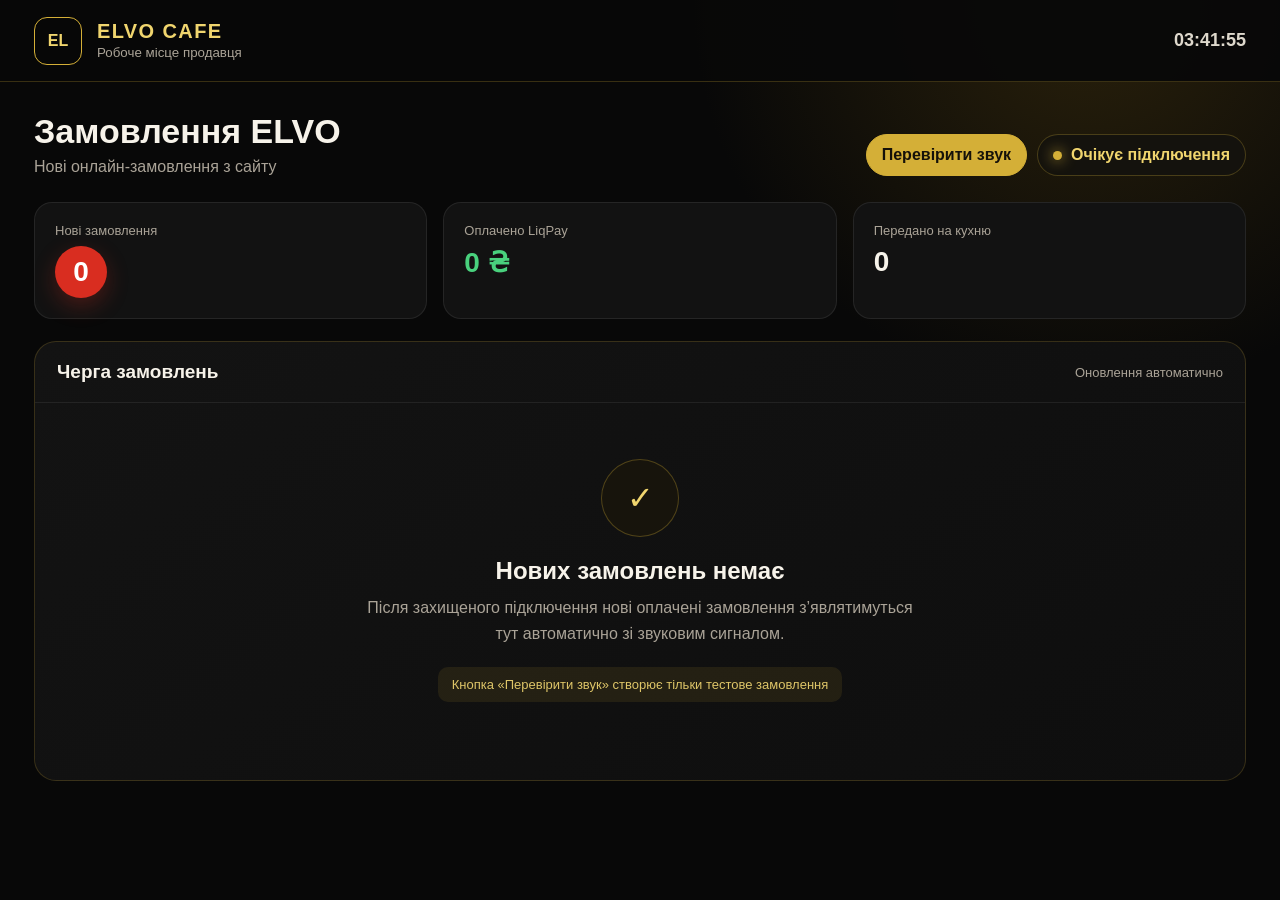
==== orders.html @ 9a0e240c "Добавлен тест экрана заказов со звуком" ====
<!doctype html>
<html lang="uk">
<head>
  <link rel="manifest" href="orders-elvo.webmanifest">
  <meta charset="utf-8">
  <meta name="viewport" content="width=device-width,initial-scale=1">
  <meta name="theme-color" content="#080808">
  <title>Замовлення ELVO</title>
  <style>
    *{box-sizing:border-box}
    :root{color-scheme:dark;--gold:#d4af37;--gold2:#f0d56e;--ink:#080808;--card:#121212;--muted:#aaa397;--green:#49d17d}
    body{margin:0;min-height:100vh;background:radial-gradient(circle at 85% 0,#2a210b 0,transparent 28%),var(--ink);color:#f7f3ea;font-family:Inter,Segoe UI,Arial,sans-serif}
    header{height:82px;display:flex;align-items:center;justify-content:space-between;padding:0 34px;border-bottom:1px solid rgba(212,175,55,.24);background:rgba(8,8,8,.94)}
    .brand{display:flex;align-items:center;gap:15px}.mark{width:48px;height:48px;display:grid;place-items:center;border:1px solid var(--gold);border-radius:13px;color:var(--gold2);font-weight:900}.brand strong{display:block;color:var(--gold2);font-size:20px;letter-spacing:1.4px}.brand small{color:var(--muted)}
    .clock{font-size:18px;font-weight:750;color:#ded8cc}
    main{padding:30px 34px 50px}.top{display:flex;align-items:flex-end;justify-content:space-between;gap:20px;margin-bottom:26px}.top h1{margin:0 0 7px;font-size:34px}.top p{margin:0;color:var(--muted)}
    .top-actions{display:flex;align-items:center;gap:10px;flex-wrap:wrap}.status{display:flex;align-items:center;gap:9px;padding:11px 15px;border:1px solid rgba(212,175,55,.28);border-radius:999px;background:#14120d;color:var(--gold2);font-weight:750}.dot{width:9px;height:9px;border-radius:50%;background:var(--gold);box-shadow:0 0 14px var(--gold)}
    .test-order{padding:11px 15px;border:1px solid var(--gold);border-radius:999px;background:var(--gold);color:#151109;font:inherit;font-weight:850;cursor:pointer}.test-order:hover{background:var(--gold2)}
    .stats{display:grid;grid-template-columns:repeat(3,minmax(180px,1fr));gap:16px;margin-bottom:22px}.stat{padding:20px;border:1px solid rgba(255,255,255,.08);border-radius:18px;background:var(--card)}.stat span{display:block;color:var(--muted);font-size:13px}.stat strong{display:block;margin-top:8px;font-size:28px}.stat:first-child strong{display:grid;place-items:center;width:max-content;min-width:52px;height:52px;padding:0 12px;border-radius:999px;background:#d92d20;color:#fff;box-shadow:0 8px 22px rgba(217,45,32,.28)}.stat:nth-child(2) strong{color:var(--green)}
    .panel{min-height:440px;border:1px solid rgba(212,175,55,.2);border-radius:22px;background:linear-gradient(145deg,#131313,#0e0e0e);overflow:hidden}.panel-head{display:flex;align-items:center;justify-content:space-between;padding:19px 22px;border-bottom:1px solid rgba(255,255,255,.07)}.panel-head h2{margin:0;font-size:19px}.panel-head span{color:var(--muted);font-size:13px}
    .empty{min-height:355px;display:grid;place-items:center;padding:30px;text-align:center}.empty[hidden]{display:none}.empty-inner{max-width:560px}.icon{width:78px;height:78px;display:grid;place-items:center;margin:0 auto 20px;border:1px solid rgba(212,175,55,.3);border-radius:50%;background:#17140c;color:var(--gold2);font-size:32px}.empty h3{margin:0 0 10px;font-size:24px}.empty p{margin:0 auto;color:var(--muted);line-height:1.65}.notice{display:inline-block;margin-top:20px;padding:10px 14px;border-radius:10px;background:rgba(212,175,55,.1);color:#dec568;font-size:13px}
    .order-list{display:grid;gap:14px;padding:18px}.order-list:empty{display:none}.order-card{padding:18px;border:1px solid rgba(255,255,255,.1);border-radius:18px;background:#151515}.order-card.is-new{border-color:rgba(212,175,55,.65);box-shadow:0 0 0 1px rgba(212,175,55,.12)}.order-head{display:flex;align-items:flex-start;justify-content:space-between;gap:18px;margin-bottom:14px}.order-number{color:var(--gold2);font-size:19px;font-weight:900}.order-time{margin-top:4px;color:var(--muted);font-size:12px}.order-badge{padding:7px 10px;border-radius:999px;background:rgba(212,175,55,.13);color:var(--gold2);font-size:12px;font-weight:850}.order-badge.paid{background:rgba(73,209,125,.13);color:#75e3a1}.order-items{margin:0;padding:0;list-style:none}.order-items li{display:flex;justify-content:space-between;gap:14px;padding:9px 0;border-bottom:1px solid rgba(255,255,255,.06);color:#e9e4da}.order-items li span:last-child{white-space:nowrap;color:#cfc7b7}.order-summary{display:flex;align-items:center;justify-content:space-between;gap:15px;margin-top:15px}.order-total{font-size:19px;font-weight:900}.order-total strong{color:var(--gold2)}.order-controls{display:flex;gap:8px;flex-wrap:wrap}.order-controls button{padding:9px 12px;border:1px solid rgba(212,175,55,.32);border-radius:10px;background:#191919;color:#eee8dc;font-weight:800;cursor:pointer}.order-controls button.primary{border-color:var(--gold);background:var(--gold);color:#17120a}
    @media(max-width:760px){header,main{padding-left:18px;padding-right:18px}.clock{display:none}.top{align-items:flex-start;flex-direction:column}.top-actions{width:100%}.test-order,.status{flex:1;justify-content:center}.stats{grid-template-columns:1fr}.top h1{font-size:28px}.order-head,.order-summary{align-items:flex-start;flex-direction:column}}
  </style>
</head>
<body>
  <header>
    <div class="brand"><div class="mark">EL</div><div><strong>ELVO CAFE</strong><small>Робоче місце продавця</small></div></div>
    <div class="clock" id="clock">--:--</div>
  </header>
  <main>
    <div class="top"><div><h1>Замовлення ELVO</h1><p>Нові онлайн-замовлення з сайту</p></div><div class="top-actions"><button class="test-order" id="test-order" type="button">Перевірити звук</button><div class="status"><span class="dot"></span><span id="connection-status">Очікує підключення</span></div></div></div>
    <section class="stats" aria-label="Статистика замовлень">
      <div class="stat"><span>Нові замовлення</span><strong id="new-count">0</strong></div>
      <div class="stat"><span>Оплачено LiqPay</span><strong id="paid-total">0 ₴</strong></div>
      <div class="stat"><span>Передано на кухню</span><strong id="kitchen-count">0</strong></div>
    </section>
    <section class="panel">
      <div class="panel-head"><h2>Черга замовлень</h2><span>Оновлення автоматично</span></div>
      <div class="order-list" id="order-list" aria-live="polite"></div>
      <div class="empty" id="empty-state"><div class="empty-inner"><div class="icon">✓</div><h3>Нових замовлень немає</h3><p>Після захищеного підключення нові оплачені замовлення з’являтимуться тут автоматично зі звуковим сигналом.</p><span class="notice">Кнопка «Перевірити звук» створює тільки тестове замовлення</span></div></div>
    </section>
  </main>
  <script>
    const clock=document.getElementById('clock');
    const orderList=document.getElementById('order-list');
    const emptyState=document.getElementById('empty-state');
    const newCount=document.getElementById('new-count');
    const paidTotal=document.getElementById('paid-total');
    const kitchenCount=document.getElementById('kitchen-count');
    const testOrderButton=document.getElementById('test-order');
    const ORDERS_KEY='elvo-orders-screen-test-v1';
    let orders=[];

    const tick=()=>clock.textContent=new Intl.DateTimeFormat('uk-UA',{hour:'2-digit',minute:'2-digit',second:'2-digit'}).format(new Date());
    tick();setInterval(tick,1000);

    try{orders=JSON.parse(localStorage.getItem(ORDERS_KEY))||[]}catch(error){orders=[]}
    const money=value=>`${Number(value).toLocaleString('uk-UA')} ₴`;
    const escapeHtml=value=>String(value).replace(/[&<>'"]/g,char=>({'&':'&amp;','<':'&lt;','>':'&gt;',"'":'&#39;','"':'&quot;'}[char]));
    const save=()=>localStorage.setItem(ORDERS_KEY,JSON.stringify(orders));

    const setAppBadge=count=>{
      document.title=count?`(${count}) Замовлення ELVO`:'Замовлення ELVO';
      if('setAppBadge' in navigator){count?navigator.setAppBadge(count).catch(()=>{}):navigator.clearAppBadge().catch(()=>{})}
    };

    const playOrderSound=()=>{
      const AudioContext=window.AudioContext||window.webkitAudioContext;
      if(!AudioContext)return;
      const context=new AudioContext();
      [0,0.22,0.44].forEach((delay,index)=>{
        const oscillator=context.createOscillator();
        const gain=context.createGain();
        oscillator.type='sine';oscillator.frequency.value=660+(index*110);
        gain.gain.setValueAtTime(.0001,context.currentTime+delay);
        gain.gain.exponentialRampToValueAtTime(.22,context.currentTime+delay+.02);
        gain.gain.exponentialRampToValueAtTime(.0001,context.currentTime+delay+.18);
        oscillator.connect(gain).connect(context.destination);
        oscillator.start(context.currentTime+delay);oscillator.stop(context.currentTime+delay+.2);
      });
      setTimeout(()=>context.close(),900);
    };

    const render=()=>{
      const fresh=orders.filter(order=>order.status==='new').length;
      const paid=orders.filter(order=>order.paid).reduce((sum,order)=>sum+order.total,0);
      const kitchen=orders.filter(order=>order.status==='kitchen').length;
      newCount.textContent=fresh;paidTotal.textContent=money(paid);kitchenCount.textContent=kitchen;
      setAppBadge(fresh);emptyState.hidden=orders.length>0;
      orderList.innerHTML=orders.map(order=>`<article class="order-card ${order.status==='new'?'is-new':''}" data-order-id="${escapeHtml(order.id)}">
        <div class="order-head"><div><div class="order-number">${escapeHtml(order.number)}</div><div class="order-time">${escapeHtml(order.time)} · ТЕСТ</div></div><span class="order-badge ${order.paid?'paid':''}">${order.paid?'Оплачено LiqPay':'Очікує оплату'}</span></div>
        <ul class="order-items">${order.items.map(item=>`<li><span>${item.qty} × ${escapeHtml(item.name)}</span><span>${money(item.price*item.qty)}</span></li>`).join('')}</ul>
        <div class="order-summary"><div class="order-total">Разом: <strong>${money(order.total)}</strong></div><div class="order-controls">${order.status==='new'?'<button class="primary" data-action="accept">Прийняти</button>':''}${order.status==='accepted'?'<button class="primary" data-action="kitchen">На кухню</button>':''}<button data-action="remove">Видалити тест</button></div></div>
      </article>`).join('');
    };

    const addTestOrder=()=>{
      const now=new Date();
      const items=[{name:'Філадельфія з лососем',qty:1,price:349},{name:'Картопля фрі',qty:2,price:159}];
      const total=items.reduce((sum,item)=>sum+item.price*item.qty,0);
      orders.unshift({id:`test-${Date.now()}`,number:`Тестове замовлення №${String(Date.now()).slice(-4)}`,time:new Intl.DateTimeFormat('uk-UA',{hour:'2-digit',minute:'2-digit'}).format(now),items,total,paid:true,status:'new'});
      save();render();playOrderSound();
    };

    testOrderButton.addEventListener('click',addTestOrder);
    orderList.addEventListener('click',event=>{
      const button=event.target.closest('[data-action]');if(!button)return;
      const card=button.closest('[data-order-id]');const order=orders.find(item=>item.id===card.dataset.orderId);if(!order)return;
      if(button.dataset.action==='accept')order.status='accepted';
      if(button.dataset.action==='kitchen')order.status='kitchen';
      if(button.dataset.action==='remove')orders=orders.filter(item=>item.id!==order.id);
      save();render();
    });
    render();
  </script>
</body>
</html>
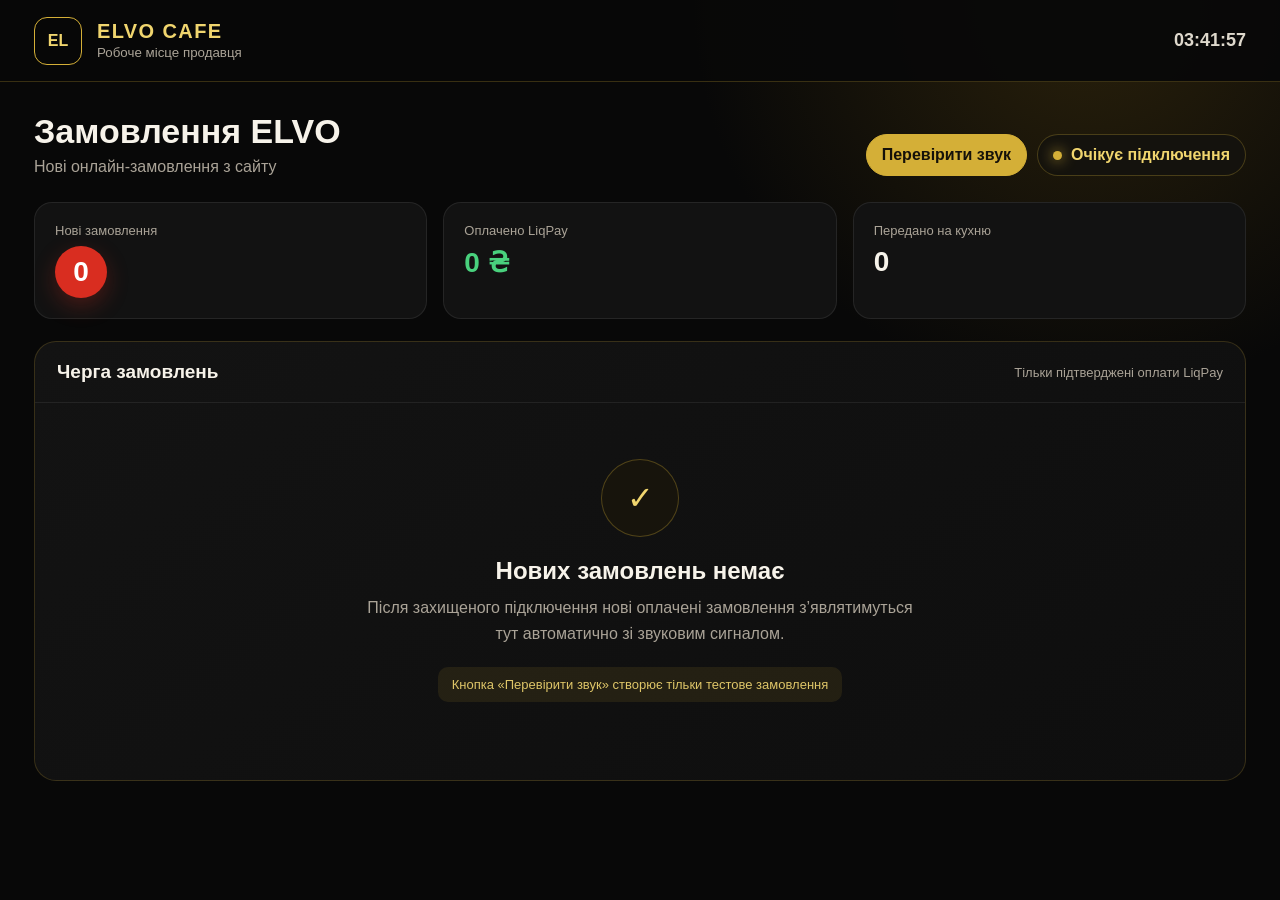
==== commit fd2e87c2: "Добавлены статусы готовности и выдачи заказа" ====
--- a/orders.html
+++ b/orders.html
@@ -36,7 +36,7 @@
       <div class="stat"><span>Передано на кухню</span><strong id="kitchen-count">0</strong></div>
     </section>
     <section class="panel">
-      <div class="panel-head"><h2>Черга замовлень</h2><span>Оновлення автоматично</span></div>
+      <div class="panel-head"><h2>Черга замовлень</h2><span>Тільки підтверджені оплати LiqPay</span></div>
       <div class="order-list" id="order-list" aria-live="polite"></div>
       <div class="empty" id="empty-state"><div class="empty-inner"><div class="icon">✓</div><h3>Нових замовлень немає</h3><p>Після захищеного підключення нові оплачені замовлення з’являтимуться тут автоматично зі звуковим сигналом.</p><span class="notice">Кнопка «Перевірити звук» створює тільки тестове замовлення</span></div></div>
     </section>
@@ -55,7 +55,7 @@
     const tick=()=>clock.textContent=new Intl.DateTimeFormat('uk-UA',{hour:'2-digit',minute:'2-digit',second:'2-digit'}).format(new Date());
     tick();setInterval(tick,1000);
 
-    try{orders=JSON.parse(localStorage.getItem(ORDERS_KEY))||[]}catch(error){orders=[]}
+    try{orders=(JSON.parse(localStorage.getItem(ORDERS_KEY))||[]).map(order=>({...order,fulfillment:order.fulfillment||'delivery'}))}catch(error){orders=[]}
     const money=value=>`${Number(value).toLocaleString('uk-UA')} ₴`;
     const escapeHtml=value=>String(value).replace(/[&<>'"]/g,char=>({'&':'&amp;','<':'&lt;','>':'&gt;',"'":'&#39;','"':'&quot;'}[char]));
     const save=()=>localStorage.setItem(ORDERS_KEY,JSON.stringify(orders));
@@ -85,13 +85,13 @@
     const render=()=>{
       const fresh=orders.filter(order=>order.status==='new').length;
       const paid=orders.filter(order=>order.paid).reduce((sum,order)=>sum+order.total,0);
-      const kitchen=orders.filter(order=>order.status==='kitchen').length;
+      const kitchen=orders.filter(order=>['kitchen','ready'].includes(order.status)).length;
       newCount.textContent=fresh;paidTotal.textContent=money(paid);kitchenCount.textContent=kitchen;
       setAppBadge(fresh);emptyState.hidden=orders.length>0;
       orderList.innerHTML=orders.map(order=>`<article class="order-card ${order.status==='new'?'is-new':''}" data-order-id="${escapeHtml(order.id)}">
-        <div class="order-head"><div><div class="order-number">${escapeHtml(order.number)}</div><div class="order-time">${escapeHtml(order.time)} · ТЕСТ</div></div><span class="order-badge ${order.paid?'paid':''}">${order.paid?'Оплачено LiqPay':'Очікує оплату'}</span></div>
+        <div class="order-head"><div><div class="order-number">${escapeHtml(order.number)}</div><div class="order-time">${escapeHtml(order.time)} · ${order.fulfillment==='delivery'?'ДОСТАВКА':'САМОВИВІЗ'} · ТЕСТ</div></div><span class="order-badge ${order.paid?'paid':''}">${order.status==='ready'?'Готово':order.status==='completed'?(order.fulfillment==='delivery'?'Передано кур’єру':'Видано клієнту'):(order.paid?'Оплачено LiqPay':'Очікує оплату')}</span></div>
         <ul class="order-items">${order.items.map(item=>`<li><span>${item.qty} × ${escapeHtml(item.name)}</span><span>${money(item.price*item.qty)}</span></li>`).join('')}</ul>
-        <div class="order-summary"><div class="order-total">Разом: <strong>${money(order.total)}</strong></div><div class="order-controls">${order.status==='new'?'<button class="primary" data-action="accept">Прийняти</button>':''}${order.status==='accepted'?'<button class="primary" data-action="kitchen">На кухню</button>':''}<button data-action="remove">Видалити тест</button></div></div>
+        <div class="order-summary"><div class="order-total">Разом: <strong>${money(order.total)}</strong></div><div class="order-controls">${order.status==='new'&&order.paid?'<button class="primary" data-action="accept">Прийняти</button>':''}${order.status==='accepted'?'<button class="primary" data-action="kitchen">На кухню</button>':''}${order.status==='kitchen'?'<button class="primary" data-action="ready">Готово</button>':''}${order.status==='ready'?(order.fulfillment==='delivery'?'<button class="primary" data-action="complete">Передано кур’єру</button>':'<button class="primary" data-action="complete">Видано клієнту</button>'):''}<button data-action="remove">Видалити тест</button></div></div>
       </article>`).join('');
     };
 
@@ -99,7 +99,7 @@
       const now=new Date();
       const items=[{name:'Філадельфія з лососем',qty:1,price:349},{name:'Картопля фрі',qty:2,price:159}];
       const total=items.reduce((sum,item)=>sum+item.price*item.qty,0);
-      orders.unshift({id:`test-${Date.now()}`,number:`Тестове замовлення №${String(Date.now()).slice(-4)}`,time:new Intl.DateTimeFormat('uk-UA',{hour:'2-digit',minute:'2-digit'}).format(now),items,total,paid:true,status:'new'});
+      orders.unshift({id:`test-${Date.now()}`,number:`Тестове замовлення №${String(Date.now()).slice(-4)}`,time:new Intl.DateTimeFormat('uk-UA',{hour:'2-digit',minute:'2-digit'}).format(now),items,total,paid:true,fulfillment:'delivery',status:'new'});
       save();render();playOrderSound();
     };
 
@@ -107,8 +107,11 @@
     orderList.addEventListener('click',event=>{
       const button=event.target.closest('[data-action]');if(!button)return;
       const card=button.closest('[data-order-id]');const order=orders.find(item=>item.id===card.dataset.orderId);if(!order)return;
+      if(button.dataset.action==='accept'&&!order.paid)return;
       if(button.dataset.action==='accept')order.status='accepted';
       if(button.dataset.action==='kitchen')order.status='kitchen';
+      if(button.dataset.action==='ready')order.status='ready';
+      if(button.dataset.action==='complete')order.status='completed';
       if(button.dataset.action==='remove')orders=orders.filter(item=>item.id!==order.id);
       save();render();
     });
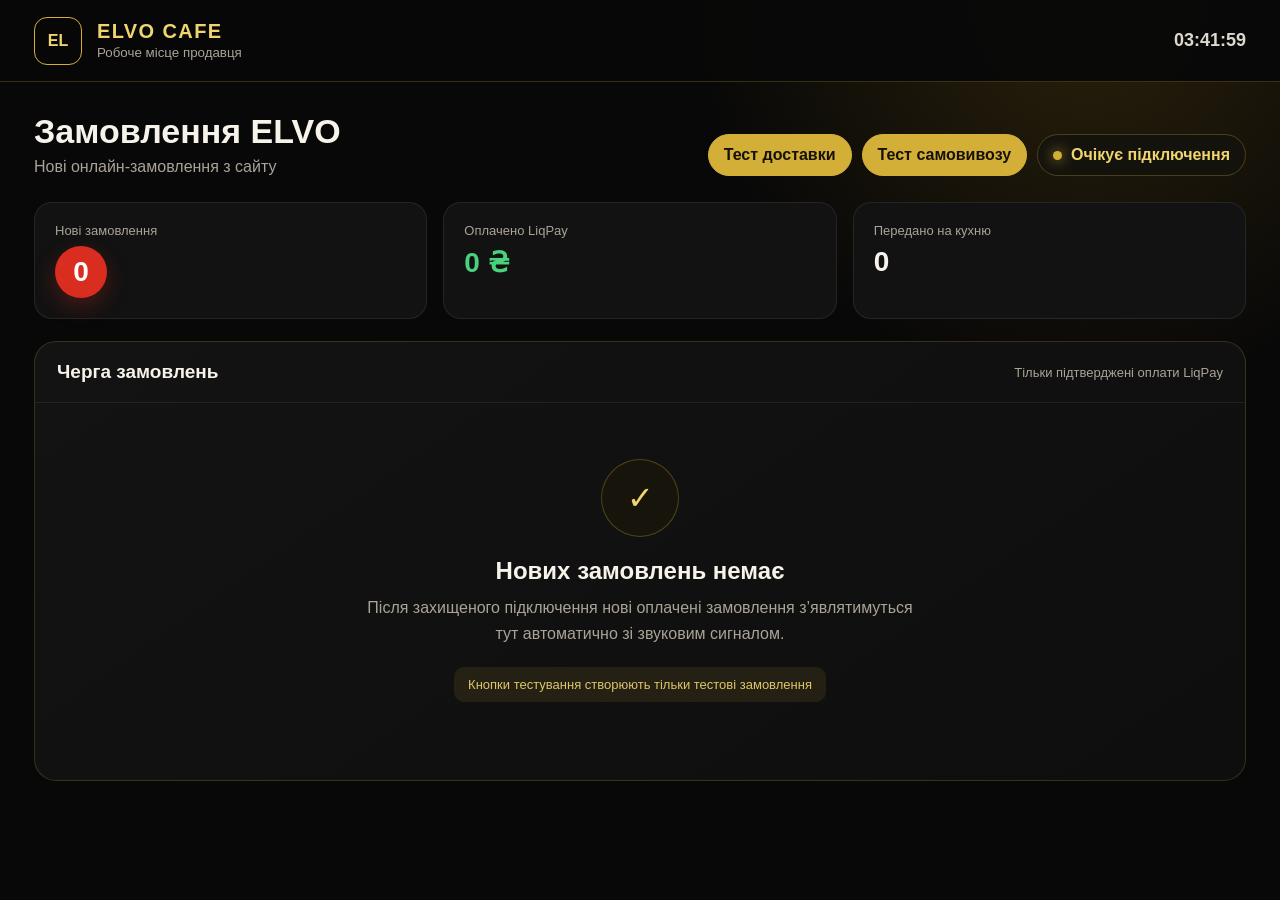
==== commit d668b931: "Добавлен тест самовывоза" ====
--- a/orders.html
+++ b/orders.html
@@ -29,7 +29,7 @@
     <div class="clock" id="clock">--:--</div>
   </header>
   <main>
-    <div class="top"><div><h1>Замовлення ELVO</h1><p>Нові онлайн-замовлення з сайту</p></div><div class="top-actions"><button class="test-order" id="test-order" type="button">Перевірити звук</button><div class="status"><span class="dot"></span><span id="connection-status">Очікує підключення</span></div></div></div>
+    <div class="top"><div><h1>Замовлення ELVO</h1><p>Нові онлайн-замовлення з сайту</p></div><div class="top-actions"><button class="test-order" id="test-delivery" type="button">Тест доставки</button><button class="test-order" id="test-pickup" type="button">Тест самовивозу</button><div class="status"><span class="dot"></span><span id="connection-status">Очікує підключення</span></div></div></div>
     <section class="stats" aria-label="Статистика замовлень">
       <div class="stat"><span>Нові замовлення</span><strong id="new-count">0</strong></div>
       <div class="stat"><span>Оплачено LiqPay</span><strong id="paid-total">0 ₴</strong></div>
@@ -38,7 +38,7 @@
     <section class="panel">
       <div class="panel-head"><h2>Черга замовлень</h2><span>Тільки підтверджені оплати LiqPay</span></div>
       <div class="order-list" id="order-list" aria-live="polite"></div>
-      <div class="empty" id="empty-state"><div class="empty-inner"><div class="icon">✓</div><h3>Нових замовлень немає</h3><p>Після захищеного підключення нові оплачені замовлення з’являтимуться тут автоматично зі звуковим сигналом.</p><span class="notice">Кнопка «Перевірити звук» створює тільки тестове замовлення</span></div></div>
+      <div class="empty" id="empty-state"><div class="empty-inner"><div class="icon">✓</div><h3>Нових замовлень немає</h3><p>Після захищеного підключення нові оплачені замовлення з’являтимуться тут автоматично зі звуковим сигналом.</p><span class="notice">Кнопки тестування створюють тільки тестові замовлення</span></div></div>
     </section>
   </main>
   <script>
@@ -48,7 +48,8 @@
     const newCount=document.getElementById('new-count');
     const paidTotal=document.getElementById('paid-total');
     const kitchenCount=document.getElementById('kitchen-count');
-    const testOrderButton=document.getElementById('test-order');
+    const testDeliveryButton=document.getElementById('test-delivery');
+    const testPickupButton=document.getElementById('test-pickup');
     const ORDERS_KEY='elvo-orders-screen-test-v1';
     let orders=[];
 
@@ -95,15 +96,16 @@
       </article>`).join('');
     };
 
-    const addTestOrder=()=>{
+    const addTestOrder=fulfillment=>{
       const now=new Date();
       const items=[{name:'Філадельфія з лососем',qty:1,price:349},{name:'Картопля фрі',qty:2,price:159}];
       const total=items.reduce((sum,item)=>sum+item.price*item.qty,0);
-      orders.unshift({id:`test-${Date.now()}`,number:`Тестове замовлення №${String(Date.now()).slice(-4)}`,time:new Intl.DateTimeFormat('uk-UA',{hour:'2-digit',minute:'2-digit'}).format(now),items,total,paid:true,fulfillment:'delivery',status:'new'});
+      orders.unshift({id:`test-${Date.now()}`,number:`Тестове замовлення №${String(Date.now()).slice(-4)}`,time:new Intl.DateTimeFormat('uk-UA',{hour:'2-digit',minute:'2-digit'}).format(now),items,total,paid:true,fulfillment,status:'new'});
       save();render();playOrderSound();
     };
 
-    testOrderButton.addEventListener('click',addTestOrder);
+    testDeliveryButton.addEventListener('click',()=>addTestOrder('delivery'));
+    testPickupButton.addEventListener('click',()=>addTestOrder('pickup'));
     orderList.addEventListener('click',event=>{
       const button=event.target.closest('[data-action]');if(!button)return;
       const card=button.closest('[data-order-id]');const order=orders.find(item=>item.id===card.dataset.orderId);if(!order)return;
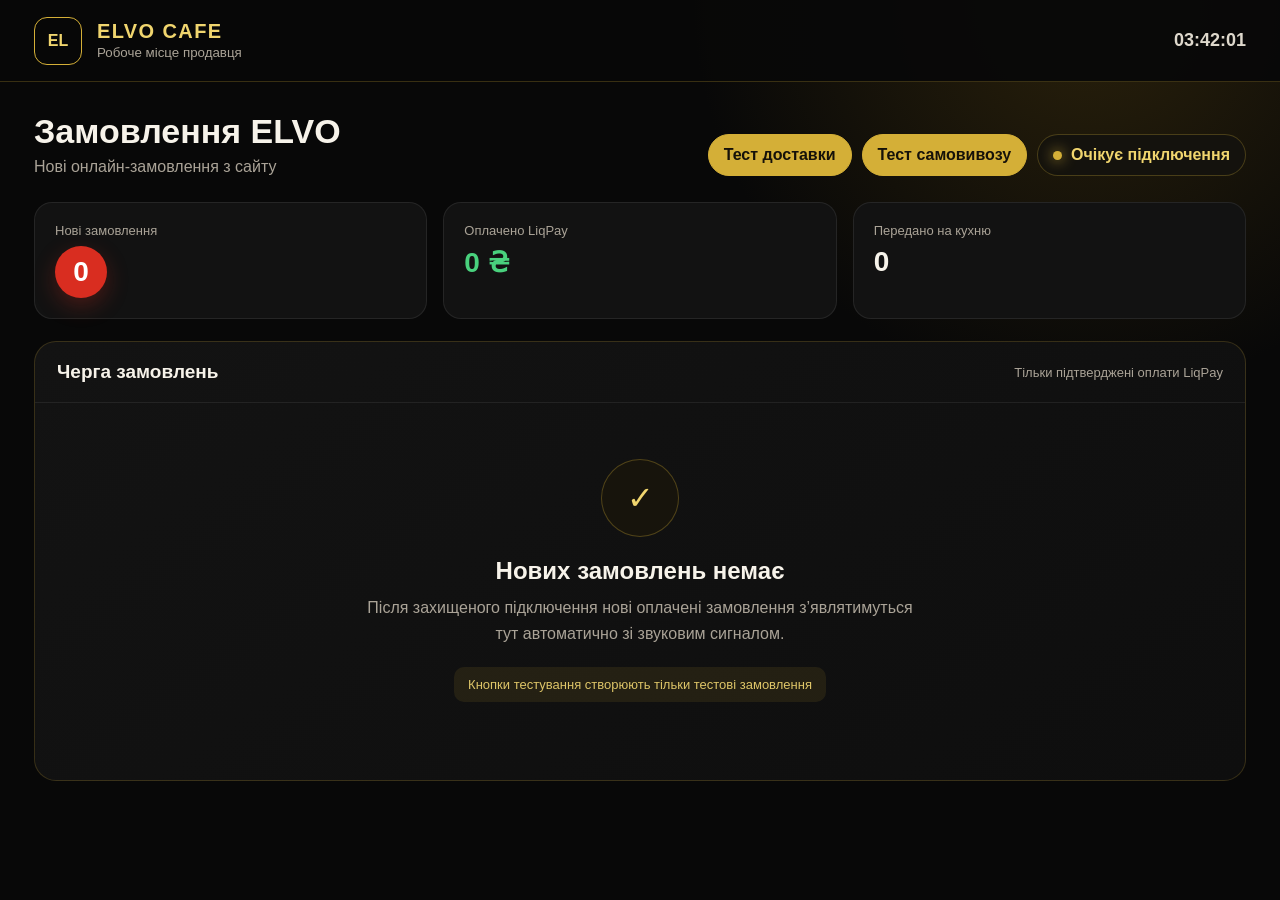
==== commit e081b1c2: "Finalize LiqPay and taxi delivery" ====
--- a/orders.html
+++ b/orders.html
@@ -90,7 +90,7 @@
       newCount.textContent=fresh;paidTotal.textContent=money(paid);kitchenCount.textContent=kitchen;
       setAppBadge(fresh);emptyState.hidden=orders.length>0;
       orderList.innerHTML=orders.map(order=>`<article class="order-card ${order.status==='new'?'is-new':''}" data-order-id="${escapeHtml(order.id)}">
-        <div class="order-head"><div><div class="order-number">${escapeHtml(order.number)}</div><div class="order-time">${escapeHtml(order.time)} · ${order.fulfillment==='delivery'?'ДОСТАВКА':'САМОВИВІЗ'} · ТЕСТ</div></div><span class="order-badge ${order.paid?'paid':''}">${order.status==='ready'?'Готово':order.status==='completed'?(order.fulfillment==='delivery'?'Передано кур’єру':'Видано клієнту'):(order.paid?'Оплачено LiqPay':'Очікує оплату')}</span></div>
+        <div class="order-head"><div><div class="order-number">${escapeHtml(order.number)}</div><div class="order-time">${escapeHtml(order.time)} · ${order.fulfillment==='delivery'?'ТАКСИ':'САМОВИВІЗ'} · ТЕСТ</div></div><span class="order-badge ${order.paid?'paid':''}">${order.status==='ready'?'Готово':order.status==='completed'?(order.fulfillment==='delivery'?'Видано клієнту':'Видано клієнту'):(order.paid?'Оплачено LiqPay':'Очікує оплату')}</span></div>
         <ul class="order-items">${order.items.map(item=>`<li><span>${item.qty} × ${escapeHtml(item.name)}</span><span>${money(item.price*item.qty)}</span></li>`).join('')}</ul>
         <div class="order-summary"><div class="order-total">Разом: <strong>${money(order.total)}</strong></div><div class="order-controls">${order.status==='new'&&order.paid?'<button class="primary" data-action="accept">Прийняти</button>':''}${order.status==='accepted'?'<button class="primary" data-action="kitchen">На кухню</button>':''}${order.status==='kitchen'?'<button class="primary" data-action="ready">Готово</button>':''}${order.status==='ready'?(order.fulfillment==='delivery'?'<button class="primary" data-action="complete">Передано кур’єру</button>':'<button class="primary" data-action="complete">Видано клієнту</button>'):''}<button data-action="remove">Видалити тест</button></div></div>
       </article>`).join('');
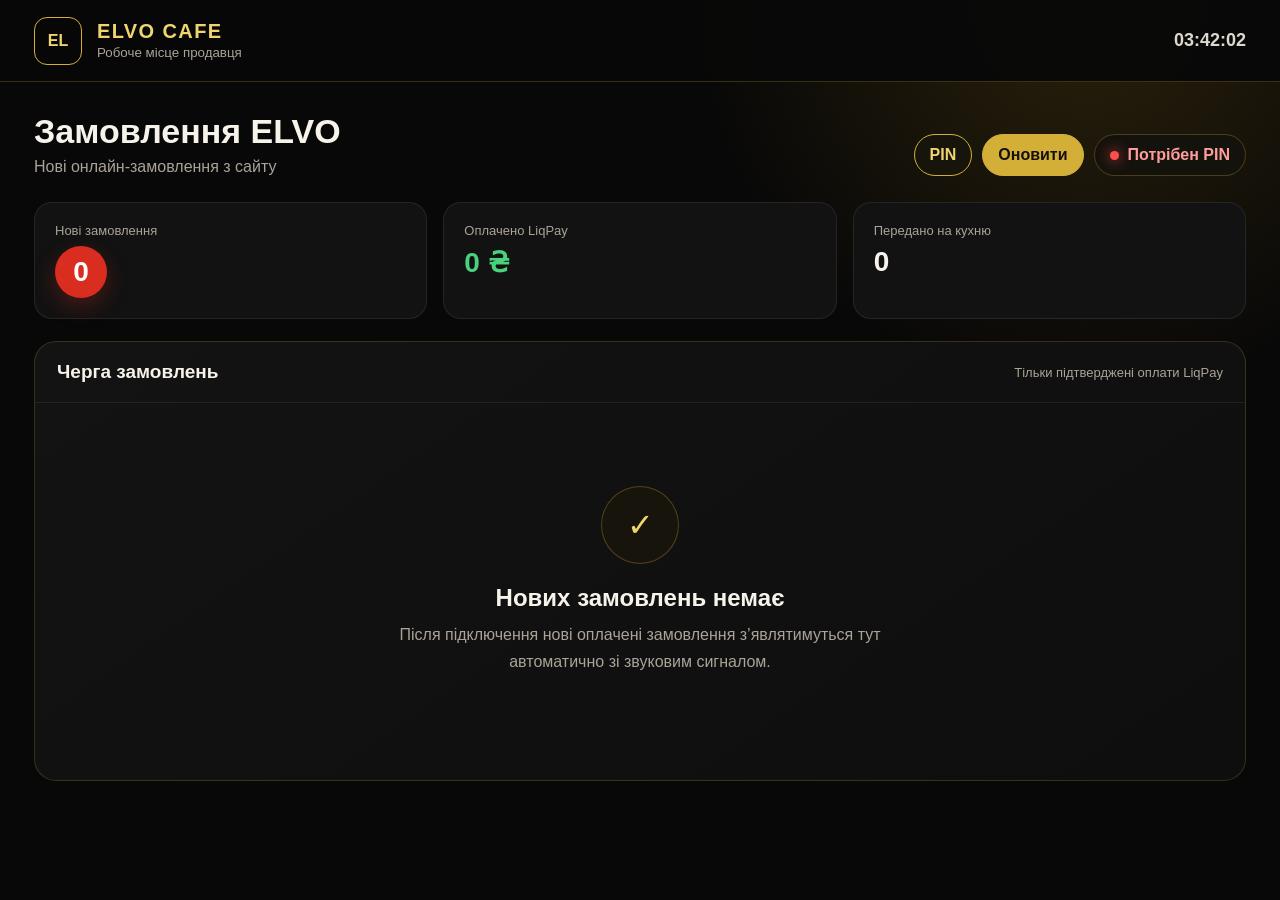
==== commit 7dac97af: "Connect Windows orders screen to live API" ====
--- a/orders.html
+++ b/orders.html
@@ -8,19 +8,19 @@
   <title>Замовлення ELVO</title>
   <style>
     *{box-sizing:border-box}
-    :root{color-scheme:dark;--gold:#d4af37;--gold2:#f0d56e;--ink:#080808;--card:#121212;--muted:#aaa397;--green:#49d17d}
+    :root{color-scheme:dark;--gold:#d4af37;--gold2:#f0d56e;--ink:#080808;--card:#121212;--muted:#aaa397;--green:#49d17d;--red:#ff4d4d}
     body{margin:0;min-height:100vh;background:radial-gradient(circle at 85% 0,#2a210b 0,transparent 28%),var(--ink);color:#f7f3ea;font-family:Inter,Segoe UI,Arial,sans-serif}
     header{height:82px;display:flex;align-items:center;justify-content:space-between;padding:0 34px;border-bottom:1px solid rgba(212,175,55,.24);background:rgba(8,8,8,.94)}
     .brand{display:flex;align-items:center;gap:15px}.mark{width:48px;height:48px;display:grid;place-items:center;border:1px solid var(--gold);border-radius:13px;color:var(--gold2);font-weight:900}.brand strong{display:block;color:var(--gold2);font-size:20px;letter-spacing:1.4px}.brand small{color:var(--muted)}
     .clock{font-size:18px;font-weight:750;color:#ded8cc}
     main{padding:30px 34px 50px}.top{display:flex;align-items:flex-end;justify-content:space-between;gap:20px;margin-bottom:26px}.top h1{margin:0 0 7px;font-size:34px}.top p{margin:0;color:var(--muted)}
-    .top-actions{display:flex;align-items:center;gap:10px;flex-wrap:wrap}.status{display:flex;align-items:center;gap:9px;padding:11px 15px;border:1px solid rgba(212,175,55,.28);border-radius:999px;background:#14120d;color:var(--gold2);font-weight:750}.dot{width:9px;height:9px;border-radius:50%;background:var(--gold);box-shadow:0 0 14px var(--gold)}
-    .test-order{padding:11px 15px;border:1px solid var(--gold);border-radius:999px;background:var(--gold);color:#151109;font:inherit;font-weight:850;cursor:pointer}.test-order:hover{background:var(--gold2)}
+    .top-actions{display:flex;align-items:center;gap:10px;flex-wrap:wrap}.status{display:flex;align-items:center;gap:9px;padding:11px 15px;border:1px solid rgba(212,175,55,.28);border-radius:999px;background:#14120d;color:var(--gold2);font-weight:750}.dot{width:9px;height:9px;border-radius:50%;background:var(--gold);box-shadow:0 0 14px var(--gold)}.status.ok{color:#75e3a1}.status.ok .dot{background:var(--green);box-shadow:0 0 14px var(--green)}.status.bad{color:#ff9d9d}.status.bad .dot{background:var(--red);box-shadow:0 0 14px var(--red)}
+    .action{padding:11px 15px;border:1px solid var(--gold);border-radius:999px;background:var(--gold);color:#151109;font:inherit;font-weight:850;cursor:pointer}.action.secondary{background:#17140c;color:var(--gold2)}
     .stats{display:grid;grid-template-columns:repeat(3,minmax(180px,1fr));gap:16px;margin-bottom:22px}.stat{padding:20px;border:1px solid rgba(255,255,255,.08);border-radius:18px;background:var(--card)}.stat span{display:block;color:var(--muted);font-size:13px}.stat strong{display:block;margin-top:8px;font-size:28px}.stat:first-child strong{display:grid;place-items:center;width:max-content;min-width:52px;height:52px;padding:0 12px;border-radius:999px;background:#d92d20;color:#fff;box-shadow:0 8px 22px rgba(217,45,32,.28)}.stat:nth-child(2) strong{color:var(--green)}
     .panel{min-height:440px;border:1px solid rgba(212,175,55,.2);border-radius:22px;background:linear-gradient(145deg,#131313,#0e0e0e);overflow:hidden}.panel-head{display:flex;align-items:center;justify-content:space-between;padding:19px 22px;border-bottom:1px solid rgba(255,255,255,.07)}.panel-head h2{margin:0;font-size:19px}.panel-head span{color:var(--muted);font-size:13px}
-    .empty{min-height:355px;display:grid;place-items:center;padding:30px;text-align:center}.empty[hidden]{display:none}.empty-inner{max-width:560px}.icon{width:78px;height:78px;display:grid;place-items:center;margin:0 auto 20px;border:1px solid rgba(212,175,55,.3);border-radius:50%;background:#17140c;color:var(--gold2);font-size:32px}.empty h3{margin:0 0 10px;font-size:24px}.empty p{margin:0 auto;color:var(--muted);line-height:1.65}.notice{display:inline-block;margin-top:20px;padding:10px 14px;border-radius:10px;background:rgba(212,175,55,.1);color:#dec568;font-size:13px}
+    .empty{min-height:355px;display:grid;place-items:center;padding:30px;text-align:center}.empty[hidden]{display:none}.empty-inner{max-width:560px}.icon{width:78px;height:78px;display:grid;place-items:center;margin:0 auto 20px;border:1px solid rgba(212,175,55,.3);border-radius:50%;background:#17140c;color:var(--gold2);font-size:32px}.empty h3{margin:0 0 10px;font-size:24px}.empty p{margin:0 auto;color:var(--muted);line-height:1.65}
     .order-list{display:grid;gap:14px;padding:18px}.order-list:empty{display:none}.order-card{padding:18px;border:1px solid rgba(255,255,255,.1);border-radius:18px;background:#151515}.order-card.is-new{border-color:rgba(212,175,55,.65);box-shadow:0 0 0 1px rgba(212,175,55,.12)}.order-head{display:flex;align-items:flex-start;justify-content:space-between;gap:18px;margin-bottom:14px}.order-number{color:var(--gold2);font-size:19px;font-weight:900}.order-time{margin-top:4px;color:var(--muted);font-size:12px}.order-badge{padding:7px 10px;border-radius:999px;background:rgba(212,175,55,.13);color:var(--gold2);font-size:12px;font-weight:850}.order-badge.paid{background:rgba(73,209,125,.13);color:#75e3a1}.order-items{margin:0;padding:0;list-style:none}.order-items li{display:flex;justify-content:space-between;gap:14px;padding:9px 0;border-bottom:1px solid rgba(255,255,255,.06);color:#e9e4da}.order-items li span:last-child{white-space:nowrap;color:#cfc7b7}.order-summary{display:flex;align-items:center;justify-content:space-between;gap:15px;margin-top:15px}.order-total{font-size:19px;font-weight:900}.order-total strong{color:var(--gold2)}.order-controls{display:flex;gap:8px;flex-wrap:wrap}.order-controls button{padding:9px 12px;border:1px solid rgba(212,175,55,.32);border-radius:10px;background:#191919;color:#eee8dc;font-weight:800;cursor:pointer}.order-controls button.primary{border-color:var(--gold);background:var(--gold);color:#17120a}
-    @media(max-width:760px){header,main{padding-left:18px;padding-right:18px}.clock{display:none}.top{align-items:flex-start;flex-direction:column}.top-actions{width:100%}.test-order,.status{flex:1;justify-content:center}.stats{grid-template-columns:1fr}.top h1{font-size:28px}.order-head,.order-summary{align-items:flex-start;flex-direction:column}}
+    @media(max-width:760px){header,main{padding-left:18px;padding-right:18px}.clock{display:none}.top{align-items:flex-start;flex-direction:column}.top-actions{width:100%}.action,.status{flex:1;justify-content:center}.stats{grid-template-columns:1fr}.top h1{font-size:28px}.order-head,.order-summary{align-items:flex-start;flex-direction:column}}
   </style>
 </head>
 <body>
@@ -29,7 +29,7 @@
     <div class="clock" id="clock">--:--</div>
   </header>
   <main>
-    <div class="top"><div><h1>Замовлення ELVO</h1><p>Нові онлайн-замовлення з сайту</p></div><div class="top-actions"><button class="test-order" id="test-delivery" type="button">Тест доставки</button><button class="test-order" id="test-pickup" type="button">Тест самовивозу</button><div class="status"><span class="dot"></span><span id="connection-status">Очікує підключення</span></div></div></div>
+    <div class="top"><div><h1>Замовлення ELVO</h1><p>Нові онлайн-замовлення з сайту</p></div><div class="top-actions"><button class="action secondary" id="set-pin" type="button">PIN</button><button class="action" id="refresh" type="button">Оновити</button><div class="status" id="status-box"><span class="dot"></span><span id="connection-status">Очікує підключення</span></div></div></div>
     <section class="stats" aria-label="Статистика замовлень">
       <div class="stat"><span>Нові замовлення</span><strong id="new-count">0</strong></div>
       <div class="stat"><span>Оплачено LiqPay</span><strong id="paid-total">0 ₴</strong></div>
@@ -38,28 +38,35 @@
     <section class="panel">
       <div class="panel-head"><h2>Черга замовлень</h2><span>Тільки підтверджені оплати LiqPay</span></div>
       <div class="order-list" id="order-list" aria-live="polite"></div>
-      <div class="empty" id="empty-state"><div class="empty-inner"><div class="icon">✓</div><h3>Нових замовлень немає</h3><p>Після захищеного підключення нові оплачені замовлення з’являтимуться тут автоматично зі звуковим сигналом.</p><span class="notice">Кнопки тестування створюють тільки тестові замовлення</span></div></div>
+      <div class="empty" id="empty-state"><div class="empty-inner"><div class="icon">✓</div><h3>Нових замовлень немає</h3><p>Після підключення нові оплачені замовлення з’являтимуться тут автоматично зі звуковим сигналом.</p></div></div>
     </section>
   </main>
   <script>
+    const API_BASE='https://elvo-menu.vercel.app';
+    const PIN_KEY='elvo-orders-admin-pin-v1';
     const clock=document.getElementById('clock');
     const orderList=document.getElementById('order-list');
     const emptyState=document.getElementById('empty-state');
     const newCount=document.getElementById('new-count');
     const paidTotal=document.getElementById('paid-total');
     const kitchenCount=document.getElementById('kitchen-count');
-    const testDeliveryButton=document.getElementById('test-delivery');
-    const testPickupButton=document.getElementById('test-pickup');
-    const ORDERS_KEY='elvo-orders-screen-test-v1';
+    const connectionStatus=document.getElementById('connection-status');
+    const statusBox=document.getElementById('status-box');
+    const setPinButton=document.getElementById('set-pin');
+    const refreshButton=document.getElementById('refresh');
     let orders=[];
+    let seenIds=new Set();
+    let busy=false;
 
     const tick=()=>clock.textContent=new Intl.DateTimeFormat('uk-UA',{hour:'2-digit',minute:'2-digit',second:'2-digit'}).format(new Date());
     tick();setInterval(tick,1000);
-
-    try{orders=(JSON.parse(localStorage.getItem(ORDERS_KEY))||[]).map(order=>({...order,fulfillment:order.fulfillment||'delivery'}))}catch(error){orders=[]}
-    const money=value=>`${Number(value).toLocaleString('uk-UA')} ₴`;
-    const escapeHtml=value=>String(value).replace(/[&<>'"]/g,char=>({'&':'&amp;','<':'&lt;','>':'&gt;',"'":'&#39;','"':'&quot;'}[char]));
-    const save=()=>localStorage.setItem(ORDERS_KEY,JSON.stringify(orders));
+    const money=value=>`${Number(value||0).toLocaleString('uk-UA')} ₴`;
+    const escapeHtml=value=>String(value??'').replace(/[&<>'\"]/g,char=>({'&':'&amp;','<':'&lt;','>':'&gt;',"'":'&#39;','\"':'&quot;'}[char]||char));
+    const getPin=()=>localStorage.getItem(PIN_KEY)||'';
+    const isPaid=order=>order.payment_status==='paid'||['success','sandbox'].includes(order.liqpay_status);
+    const itemPrice=item=>Number(item.price||item.unit_price||0);
+    const itemQty=item=>Number(item.qty||item.quantity||1);
+    const setState=(text,kind='')=>{connectionStatus.textContent=text;statusBox.className=`status ${kind}`.trim()};
 
     const setAppBadge=count=>{
       document.title=count?`(${count}) Замовлення ELVO`:'Замовлення ELVO';
@@ -67,57 +74,74 @@
     };
 
     const playOrderSound=()=>{
-      const AudioContext=window.AudioContext||window.webkitAudioContext;
-      if(!AudioContext)return;
-      const context=new AudioContext();
-      [0,0.22,0.44].forEach((delay,index)=>{
-        const oscillator=context.createOscillator();
-        const gain=context.createGain();
-        oscillator.type='sine';oscillator.frequency.value=660+(index*110);
-        gain.gain.setValueAtTime(.0001,context.currentTime+delay);
-        gain.gain.exponentialRampToValueAtTime(.22,context.currentTime+delay+.02);
-        gain.gain.exponentialRampToValueAtTime(.0001,context.currentTime+delay+.18);
-        oscillator.connect(gain).connect(context.destination);
-        oscillator.start(context.currentTime+delay);oscillator.stop(context.currentTime+delay+.2);
-      });
-      setTimeout(()=>context.close(),900);
+      const AudioContext=window.AudioContext||window.webkitAudioContext;if(!AudioContext)return;
+      const context=new AudioContext();[0,0.22,0.44].forEach((delay,index)=>{const oscillator=context.createOscillator();const gain=context.createGain();oscillator.type='sine';oscillator.frequency.value=660+(index*110);gain.gain.setValueAtTime(.0001,context.currentTime+delay);gain.gain.exponentialRampToValueAtTime(.22,context.currentTime+delay+.02);gain.gain.exponentialRampToValueAtTime(.0001,context.currentTime+delay+.18);oscillator.connect(gain).connect(context.destination);oscillator.start(context.currentTime+delay);oscillator.stop(context.currentTime+delay+.2)});setTimeout(()=>context.close(),900);
+    };
+
+    const statusLabel=order=>{
+      if(order.status==='completed')return 'Завершено';
+      if(order.status==='ready')return 'Готово';
+      if(order.status==='courier')return 'Передано кур’єру';
+      if(order.status==='kitchen')return 'На кухні';
+      if(order.status==='accepted')return 'Прийнято';
+      return isPaid(order)?'Оплачено LiqPay':'Очікує оплату';
     };
 
     const render=()=>{
-      const fresh=orders.filter(order=>order.status==='new').length;
-      const paid=orders.filter(order=>order.paid).reduce((sum,order)=>sum+order.total,0);
-      const kitchen=orders.filter(order=>['kitchen','ready'].includes(order.status)).length;
-      newCount.textContent=fresh;paidTotal.textContent=money(paid);kitchenCount.textContent=kitchen;
-      setAppBadge(fresh);emptyState.hidden=orders.length>0;
-      orderList.innerHTML=orders.map(order=>`<article class="order-card ${order.status==='new'?'is-new':''}" data-order-id="${escapeHtml(order.id)}">
-        <div class="order-head"><div><div class="order-number">${escapeHtml(order.number)}</div><div class="order-time">${escapeHtml(order.time)} · ${order.fulfillment==='delivery'?'ТАКСИ':'САМОВИВІЗ'} · ТЕСТ</div></div><span class="order-badge ${order.paid?'paid':''}">${order.status==='ready'?'Готово':order.status==='completed'?(order.fulfillment==='delivery'?'Видано клієнту':'Видано клієнту'):(order.paid?'Оплачено LiqPay':'Очікує оплату')}</span></div>
-        <ul class="order-items">${order.items.map(item=>`<li><span>${item.qty} × ${escapeHtml(item.name)}</span><span>${money(item.price*item.qty)}</span></li>`).join('')}</ul>
-        <div class="order-summary"><div class="order-total">Разом: <strong>${money(order.total)}</strong></div><div class="order-controls">${order.status==='new'&&order.paid?'<button class="primary" data-action="accept">Прийняти</button>':''}${order.status==='accepted'?'<button class="primary" data-action="kitchen">На кухню</button>':''}${order.status==='kitchen'?'<button class="primary" data-action="ready">Готово</button>':''}${order.status==='ready'?(order.fulfillment==='delivery'?'<button class="primary" data-action="complete">Передано кур’єру</button>':'<button class="primary" data-action="complete">Видано клієнту</button>'):''}<button data-action="remove">Видалити тест</button></div></div>
-      </article>`).join('');
+      const paidOrders=orders.filter(isPaid).filter(order=>order.status!=='cancelled');
+      const fresh=paidOrders.filter(order=>['new','paid'].includes(order.status)).length;
+      const paid=paidOrders.reduce((sum,order)=>sum+Number(order.total||order.amount||0),0);
+      const kitchen=paidOrders.filter(order=>['kitchen','ready','courier'].includes(order.status)).length;
+      newCount.textContent=fresh;paidTotal.textContent=money(paid);kitchenCount.textContent=kitchen;setAppBadge(fresh);
+      emptyState.hidden=paidOrders.length>0;
+      orderList.innerHTML=paidOrders.map(order=>{
+        const items=Array.isArray(order.items)?order.items:[];
+        const created=order.created_at?new Date(order.created_at):new Date();
+        const time=new Intl.DateTimeFormat('uk-UA',{hour:'2-digit',minute:'2-digit'}).format(created);
+        const fulfillment=order.fulfillment==='delivery'?'ДОСТАВКА':'САМОВИВІЗ';
+        const total=Number(order.total||order.amount||0);
+        let buttons='';
+        if(['new','paid'].includes(order.status))buttons='<button class="primary" data-status="accepted">Прийняти</button>';
+        else if(order.status==='accepted')buttons='<button class="primary" data-status="kitchen">На кухню</button>';
+        else if(order.status==='kitchen')buttons='<button class="primary" data-status="ready">Готово</button>';
+        else if(order.status==='ready')buttons=order.fulfillment==='delivery'?'<button class="primary" data-status="courier">Передано кур’єру</button>':'<button class="primary" data-status="completed">Видано клієнту</button>';
+        else if(order.status==='courier')buttons='<button class="primary" data-status="completed">Завершити</button>';
+        return `<article class="order-card ${['new','paid'].includes(order.status)?'is-new':''}" data-order-id="${escapeHtml(order.order_id)}"><div class="order-head"><div><div class="order-number">${escapeHtml(order.order_id)}</div><div class="order-time">${time} · ${fulfillment}${order.customer_phone?` · ${escapeHtml(order.customer_phone)}`:''}</div></div><span class="order-badge paid">${statusLabel(order)}</span></div><ul class="order-items">${items.map(item=>`<li><span>${itemQty(item)} × ${escapeHtml(item.name||item.title||'Товар')}</span><span>${money(itemPrice(item)*itemQty(item))}</span></li>`).join('')}</ul>${order.address?`<div class="order-time">Адреса: ${escapeHtml(order.address)}</div>`:''}${order.comment?`<div class="order-time">Коментар: ${escapeHtml(order.comment)}</div>`:''}<div class="order-summary"><div class="order-total">Разом: <strong>${money(total)}</strong></div><div class="order-controls">${buttons}</div></div></article>`;
+      }).join('');
     };
 
-    const addTestOrder=fulfillment=>{
-      const now=new Date();
-      const items=[{name:'Філадельфія з лососем',qty:1,price:349},{name:'Картопля фрі',qty:2,price:159}];
-      const total=items.reduce((sum,item)=>sum+item.price*item.qty,0);
-      orders.unshift({id:`test-${Date.now()}`,number:`Тестове замовлення №${String(Date.now()).slice(-4)}`,time:new Intl.DateTimeFormat('uk-UA',{hour:'2-digit',minute:'2-digit'}).format(now),items,total,paid:true,fulfillment,status:'new'});
-      save();render();playOrderSound();
-    };
+    async function api(path,options={}){
+      const pin=getPin();if(!pin)throw new Error('PIN_REQUIRED');
+      const response=await fetch(`${API_BASE}${path}`,{...options,headers:{'Content-Type':'application/json','X-Admin-Pin':pin,...(options.headers||{})}});
+      if(response.status===401)throw new Error('BAD_PIN');
+      if(!response.ok)throw new Error(`HTTP_${response.status}`);
+      return response.json();
+    }
 
-    testDeliveryButton.addEventListener('click',()=>addTestOrder('delivery'));
-    testPickupButton.addEventListener('click',()=>addTestOrder('pickup'));
-    orderList.addEventListener('click',event=>{
-      const button=event.target.closest('[data-action]');if(!button)return;
-      const card=button.closest('[data-order-id]');const order=orders.find(item=>item.id===card.dataset.orderId);if(!order)return;
-      if(button.dataset.action==='accept'&&!order.paid)return;
-      if(button.dataset.action==='accept')order.status='accepted';
-      if(button.dataset.action==='kitchen')order.status='kitchen';
-      if(button.dataset.action==='ready')order.status='ready';
-      if(button.dataset.action==='complete')order.status='completed';
-      if(button.dataset.action==='remove')orders=orders.filter(item=>item.id!==order.id);
-      save();render();
-    });
-    render();
+    async function loadOrders(manual=false){
+      if(busy)return;busy=true;
+      try{
+        const rows=await api('/api/orders');
+        const paidRows=(Array.isArray(rows)?rows:[]).filter(isPaid);
+        const currentIds=new Set(paidRows.map(order=>order.order_id));
+        if(seenIds.size){const hasNew=paidRows.some(order=>!seenIds.has(order.order_id));if(hasNew)playOrderSound()}
+        seenIds=currentIds;orders=paidRows;render();setState('Підключено','ok');
+      }catch(error){
+        if(error.message==='PIN_REQUIRED')setState('Потрібен PIN','bad');
+        else if(error.message==='BAD_PIN')setState('Невірний PIN','bad');
+        else setState('Немає зв’язку','bad');
+        if(manual&&error.message==='BAD_PIN')alert('Невірний PIN. Натисніть кнопку PIN і введіть правильний код.');
+      }finally{busy=false}
+    }
+
+    async function setOrderStatus(orderId,status){
+      try{await api('/api/orders',{method:'PATCH',body:JSON.stringify({orderId,status})});await loadOrders(true)}catch(error){alert(error.message==='BAD_PIN'?'Невірний PIN':'Не вдалося оновити замовлення')}
+    }
+
+    setPinButton.addEventListener('click',()=>{const current=getPin();const value=prompt('Введіть PIN робочого місця ELVO',current);if(value===null)return;const pin=value.trim();if(pin)localStorage.setItem(PIN_KEY,pin);else localStorage.removeItem(PIN_KEY);loadOrders(true)});
+    refreshButton.addEventListener('click',()=>loadOrders(true));
+    orderList.addEventListener('click',event=>{const button=event.target.closest('[data-status]');if(!button)return;const card=button.closest('[data-order-id]');if(!card)return;setOrderStatus(card.dataset.orderId,button.dataset.status)});
+    render();loadOrders();setInterval(loadOrders,5000);
   </script>
 </body>
 </html>
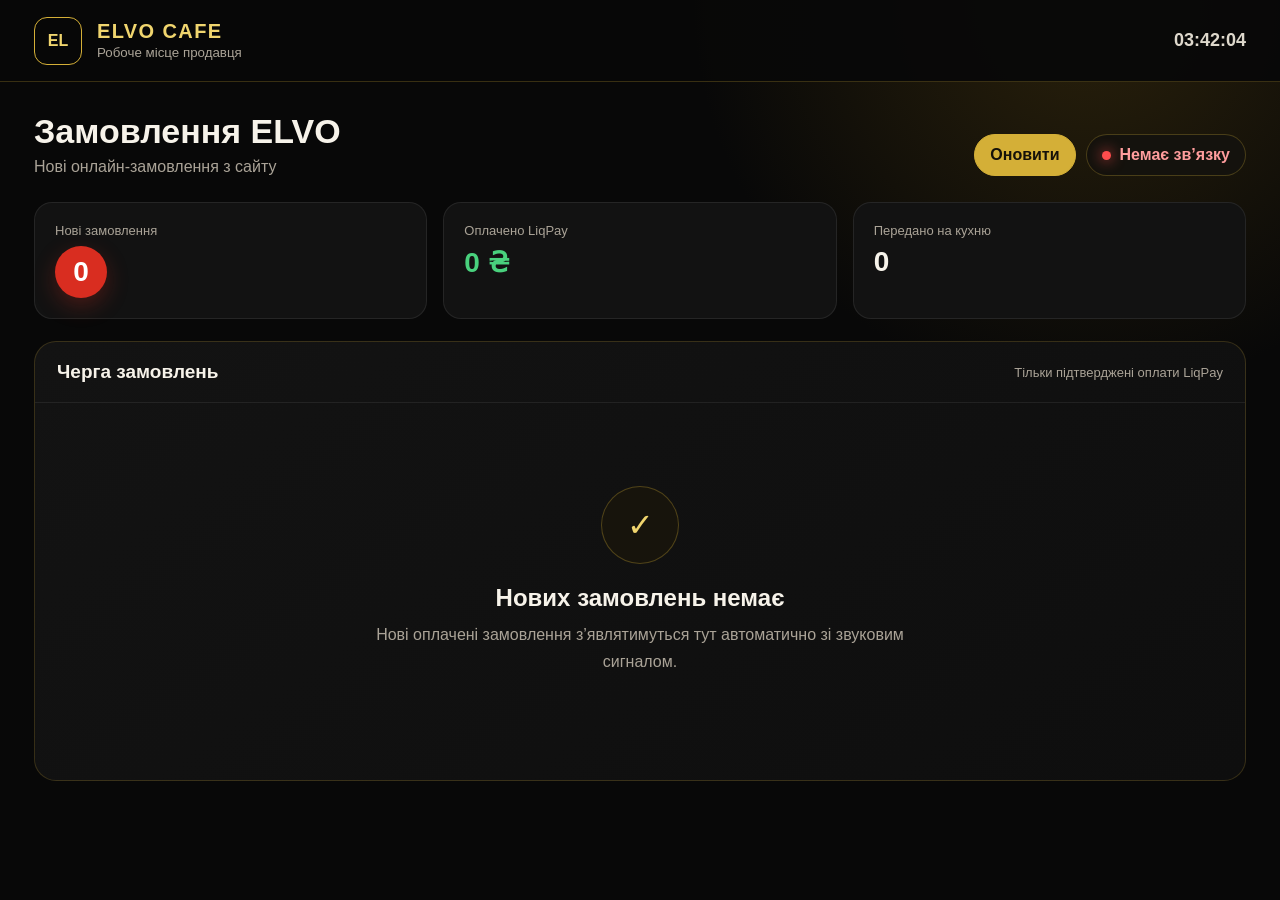
==== commit b5c849e3: "Remove PIN from ELVO orders screen" ====
--- a/orders.html
+++ b/orders.html
@@ -15,11 +15,11 @@
     .clock{font-size:18px;font-weight:750;color:#ded8cc}
     main{padding:30px 34px 50px}.top{display:flex;align-items:flex-end;justify-content:space-between;gap:20px;margin-bottom:26px}.top h1{margin:0 0 7px;font-size:34px}.top p{margin:0;color:var(--muted)}
     .top-actions{display:flex;align-items:center;gap:10px;flex-wrap:wrap}.status{display:flex;align-items:center;gap:9px;padding:11px 15px;border:1px solid rgba(212,175,55,.28);border-radius:999px;background:#14120d;color:var(--gold2);font-weight:750}.dot{width:9px;height:9px;border-radius:50%;background:var(--gold);box-shadow:0 0 14px var(--gold)}.status.ok{color:#75e3a1}.status.ok .dot{background:var(--green);box-shadow:0 0 14px var(--green)}.status.bad{color:#ff9d9d}.status.bad .dot{background:var(--red);box-shadow:0 0 14px var(--red)}
-    .action{padding:11px 15px;border:1px solid var(--gold);border-radius:999px;background:var(--gold);color:#151109;font:inherit;font-weight:850;cursor:pointer}.action.secondary{background:#17140c;color:var(--gold2)}
+    .action{padding:11px 15px;border:1px solid var(--gold);border-radius:999px;background:var(--gold);color:#151109;font:inherit;font-weight:850;cursor:pointer}
     .stats{display:grid;grid-template-columns:repeat(3,minmax(180px,1fr));gap:16px;margin-bottom:22px}.stat{padding:20px;border:1px solid rgba(255,255,255,.08);border-radius:18px;background:var(--card)}.stat span{display:block;color:var(--muted);font-size:13px}.stat strong{display:block;margin-top:8px;font-size:28px}.stat:first-child strong{display:grid;place-items:center;width:max-content;min-width:52px;height:52px;padding:0 12px;border-radius:999px;background:#d92d20;color:#fff;box-shadow:0 8px 22px rgba(217,45,32,.28)}.stat:nth-child(2) strong{color:var(--green)}
     .panel{min-height:440px;border:1px solid rgba(212,175,55,.2);border-radius:22px;background:linear-gradient(145deg,#131313,#0e0e0e);overflow:hidden}.panel-head{display:flex;align-items:center;justify-content:space-between;padding:19px 22px;border-bottom:1px solid rgba(255,255,255,.07)}.panel-head h2{margin:0;font-size:19px}.panel-head span{color:var(--muted);font-size:13px}
     .empty{min-height:355px;display:grid;place-items:center;padding:30px;text-align:center}.empty[hidden]{display:none}.empty-inner{max-width:560px}.icon{width:78px;height:78px;display:grid;place-items:center;margin:0 auto 20px;border:1px solid rgba(212,175,55,.3);border-radius:50%;background:#17140c;color:var(--gold2);font-size:32px}.empty h3{margin:0 0 10px;font-size:24px}.empty p{margin:0 auto;color:var(--muted);line-height:1.65}
-    .order-list{display:grid;gap:14px;padding:18px}.order-list:empty{display:none}.order-card{padding:18px;border:1px solid rgba(255,255,255,.1);border-radius:18px;background:#151515}.order-card.is-new{border-color:rgba(212,175,55,.65);box-shadow:0 0 0 1px rgba(212,175,55,.12)}.order-head{display:flex;align-items:flex-start;justify-content:space-between;gap:18px;margin-bottom:14px}.order-number{color:var(--gold2);font-size:19px;font-weight:900}.order-time{margin-top:4px;color:var(--muted);font-size:12px}.order-badge{padding:7px 10px;border-radius:999px;background:rgba(212,175,55,.13);color:var(--gold2);font-size:12px;font-weight:850}.order-badge.paid{background:rgba(73,209,125,.13);color:#75e3a1}.order-items{margin:0;padding:0;list-style:none}.order-items li{display:flex;justify-content:space-between;gap:14px;padding:9px 0;border-bottom:1px solid rgba(255,255,255,.06);color:#e9e4da}.order-items li span:last-child{white-space:nowrap;color:#cfc7b7}.order-summary{display:flex;align-items:center;justify-content:space-between;gap:15px;margin-top:15px}.order-total{font-size:19px;font-weight:900}.order-total strong{color:var(--gold2)}.order-controls{display:flex;gap:8px;flex-wrap:wrap}.order-controls button{padding:9px 12px;border:1px solid rgba(212,175,55,.32);border-radius:10px;background:#191919;color:#eee8dc;font-weight:800;cursor:pointer}.order-controls button.primary{border-color:var(--gold);background:var(--gold);color:#17120a}
+    .order-list{display:grid;gap:14px;padding:18px}.order-list:empty{display:none}.order-card{padding:18px;border:1px solid rgba(255,255,255,.1);border-radius:18px;background:#151515}.order-card.is-new{border-color:rgba(212,175,55,.65);box-shadow:0 0 0 1px rgba(212,175,55,.12)}.order-head{display:flex;align-items:flex-start;justify-content:space-between;gap:18px;margin-bottom:14px}.order-number{color:var(--gold2);font-size:19px;font-weight:900}.order-time{margin-top:4px;color:var(--muted);font-size:12px}.order-badge{padding:7px 10px;border-radius:999px;background:rgba(73,209,125,.13);color:#75e3a1;font-size:12px;font-weight:850}.order-items{margin:0;padding:0;list-style:none}.order-items li{display:flex;justify-content:space-between;gap:14px;padding:9px 0;border-bottom:1px solid rgba(255,255,255,.06);color:#e9e4da}.order-items li span:last-child{white-space:nowrap;color:#cfc7b7}.order-summary{display:flex;align-items:center;justify-content:space-between;gap:15px;margin-top:15px}.order-total{font-size:19px;font-weight:900}.order-total strong{color:var(--gold2)}.order-controls{display:flex;gap:8px;flex-wrap:wrap}.order-controls button{padding:9px 12px;border:1px solid rgba(212,175,55,.32);border-radius:10px;background:#191919;color:#eee8dc;font-weight:800;cursor:pointer}.order-controls button.primary{border-color:var(--gold);background:var(--gold);color:#17120a}
     @media(max-width:760px){header,main{padding-left:18px;padding-right:18px}.clock{display:none}.top{align-items:flex-start;flex-direction:column}.top-actions{width:100%}.action,.status{flex:1;justify-content:center}.stats{grid-template-columns:1fr}.top h1{font-size:28px}.order-head,.order-summary{align-items:flex-start;flex-direction:column}}
   </style>
 </head>
@@ -29,7 +29,7 @@
     <div class="clock" id="clock">--:--</div>
   </header>
   <main>
-    <div class="top"><div><h1>Замовлення ELVO</h1><p>Нові онлайн-замовлення з сайту</p></div><div class="top-actions"><button class="action secondary" id="set-pin" type="button">PIN</button><button class="action" id="refresh" type="button">Оновити</button><div class="status" id="status-box"><span class="dot"></span><span id="connection-status">Очікує підключення</span></div></div></div>
+    <div class="top"><div><h1>Замовлення ELVO</h1><p>Нові онлайн-замовлення з сайту</p></div><div class="top-actions"><button class="action" id="refresh" type="button">Оновити</button><div class="status" id="status-box"><span class="dot"></span><span id="connection-status">Очікує підключення</span></div></div></div>
     <section class="stats" aria-label="Статистика замовлень">
       <div class="stat"><span>Нові замовлення</span><strong id="new-count">0</strong></div>
       <div class="stat"><span>Оплачено LiqPay</span><strong id="paid-total">0 ₴</strong></div>
@@ -38,12 +38,11 @@
     <section class="panel">
       <div class="panel-head"><h2>Черга замовлень</h2><span>Тільки підтверджені оплати LiqPay</span></div>
       <div class="order-list" id="order-list" aria-live="polite"></div>
-      <div class="empty" id="empty-state"><div class="empty-inner"><div class="icon">✓</div><h3>Нових замовлень немає</h3><p>Після підключення нові оплачені замовлення з’являтимуться тут автоматично зі звуковим сигналом.</p></div></div>
+      <div class="empty" id="empty-state"><div class="empty-inner"><div class="icon">✓</div><h3>Нових замовлень немає</h3><p>Нові оплачені замовлення з’являтимуться тут автоматично зі звуковим сигналом.</p></div></div>
     </section>
   </main>
   <script>
     const API_BASE='https://elvo-menu.vercel.app';
-    const PIN_KEY='elvo-orders-admin-pin-v1';
     const clock=document.getElementById('clock');
     const orderList=document.getElementById('order-list');
     const emptyState=document.getElementById('empty-state');
@@ -52,7 +51,6 @@
     const kitchenCount=document.getElementById('kitchen-count');
     const connectionStatus=document.getElementById('connection-status');
     const statusBox=document.getElementById('status-box');
-    const setPinButton=document.getElementById('set-pin');
     const refreshButton=document.getElementById('refresh');
     let orders=[];
     let seenIds=new Set();
@@ -62,7 +60,6 @@
     tick();setInterval(tick,1000);
     const money=value=>`${Number(value||0).toLocaleString('uk-UA')} ₴`;
     const escapeHtml=value=>String(value??'').replace(/[&<>'\"]/g,char=>({'&':'&amp;','<':'&lt;','>':'&gt;',"'":'&#39;','\"':'&quot;'}[char]||char));
-    const getPin=()=>localStorage.getItem(PIN_KEY)||'';
     const isPaid=order=>order.payment_status==='paid'||['success','sandbox'].includes(order.liqpay_status);
     const itemPrice=item=>Number(item.price||item.unit_price||0);
     const itemQty=item=>Number(item.qty||item.quantity||1);
@@ -106,19 +103,17 @@
         else if(order.status==='kitchen')buttons='<button class="primary" data-status="ready">Готово</button>';
         else if(order.status==='ready')buttons=order.fulfillment==='delivery'?'<button class="primary" data-status="courier">Передано кур’єру</button>':'<button class="primary" data-status="completed">Видано клієнту</button>';
         else if(order.status==='courier')buttons='<button class="primary" data-status="completed">Завершити</button>';
-        return `<article class="order-card ${['new','paid'].includes(order.status)?'is-new':''}" data-order-id="${escapeHtml(order.order_id)}"><div class="order-head"><div><div class="order-number">${escapeHtml(order.order_id)}</div><div class="order-time">${time} · ${fulfillment}${order.customer_phone?` · ${escapeHtml(order.customer_phone)}`:''}</div></div><span class="order-badge paid">${statusLabel(order)}</span></div><ul class="order-items">${items.map(item=>`<li><span>${itemQty(item)} × ${escapeHtml(item.name||item.title||'Товар')}</span><span>${money(itemPrice(item)*itemQty(item))}</span></li>`).join('')}</ul>${order.address?`<div class="order-time">Адреса: ${escapeHtml(order.address)}</div>`:''}${order.comment?`<div class="order-time">Коментар: ${escapeHtml(order.comment)}</div>`:''}<div class="order-summary"><div class="order-total">Разом: <strong>${money(total)}</strong></div><div class="order-controls">${buttons}</div></div></article>`;
+        return `<article class="order-card ${['new','paid'].includes(order.status)?'is-new':''}" data-order-id="${escapeHtml(order.order_id)}"><div class="order-head"><div><div class="order-number">${escapeHtml(order.order_id)}</div><div class="order-time">${time} · ${fulfillment}${order.customer_phone?` · ${escapeHtml(order.customer_phone)}`:''}</div></div><span class="order-badge">${statusLabel(order)}</span></div><ul class="order-items">${items.map(item=>`<li><span>${itemQty(item)} × ${escapeHtml(item.name||item.title||'Товар')}</span><span>${money(itemPrice(item)*itemQty(item))}</span></li>`).join('')}</ul>${order.address?`<div class="order-time">Адреса: ${escapeHtml(order.address)}</div>`:''}${order.comment?`<div class="order-time">Коментар: ${escapeHtml(order.comment)}</div>`:''}<div class="order-summary"><div class="order-total">Разом: <strong>${money(total)}</strong></div><div class="order-controls">${buttons}</div></div></article>`;
       }).join('');
     };
 
     async function api(path,options={}){
-      const pin=getPin();if(!pin)throw new Error('PIN_REQUIRED');
-      const response=await fetch(`${API_BASE}${path}`,{...options,headers:{'Content-Type':'application/json','X-Admin-Pin':pin,...(options.headers||{})}});
-      if(response.status===401)throw new Error('BAD_PIN');
+      const response=await fetch(`${API_BASE}${path}`,{...options,headers:{'Content-Type':'application/json',...(options.headers||{})}});
       if(!response.ok)throw new Error(`HTTP_${response.status}`);
       return response.json();
     }
 
-    async function loadOrders(manual=false){
+    async function loadOrders(){
       if(busy)return;busy=true;
       try{
         const rows=await api('/api/orders');
@@ -126,20 +121,15 @@
         const currentIds=new Set(paidRows.map(order=>order.order_id));
         if(seenIds.size){const hasNew=paidRows.some(order=>!seenIds.has(order.order_id));if(hasNew)playOrderSound()}
         seenIds=currentIds;orders=paidRows;render();setState('Підключено','ok');
-      }catch(error){
-        if(error.message==='PIN_REQUIRED')setState('Потрібен PIN','bad');
-        else if(error.message==='BAD_PIN')setState('Невірний PIN','bad');
-        else setState('Немає зв’язку','bad');
-        if(manual&&error.message==='BAD_PIN')alert('Невірний PIN. Натисніть кнопку PIN і введіть правильний код.');
-      }finally{busy=false}
+      }catch(error){setState('Немає зв’язку','bad')}
+      finally{busy=false}
     }
 
     async function setOrderStatus(orderId,status){
-      try{await api('/api/orders',{method:'PATCH',body:JSON.stringify({orderId,status})});await loadOrders(true)}catch(error){alert(error.message==='BAD_PIN'?'Невірний PIN':'Не вдалося оновити замовлення')}
+      try{await api('/api/orders',{method:'PATCH',body:JSON.stringify({orderId,status})});await loadOrders()}catch(error){alert('Не вдалося оновити замовлення')}
     }
 
-    setPinButton.addEventListener('click',()=>{const current=getPin();const value=prompt('Введіть PIN робочого місця ELVO',current);if(value===null)return;const pin=value.trim();if(pin)localStorage.setItem(PIN_KEY,pin);else localStorage.removeItem(PIN_KEY);loadOrders(true)});
-    refreshButton.addEventListener('click',()=>loadOrders(true));
+    refreshButton.addEventListener('click',()=>loadOrders());
     orderList.addEventListener('click',event=>{const button=event.target.closest('[data-status]');if(!button)return;const card=button.closest('[data-order-id]');if(!card)return;setOrderStatus(card.dataset.orderId,button.dataset.status)});
     render();loadOrders();setInterval(loadOrders,5000);
   </script>
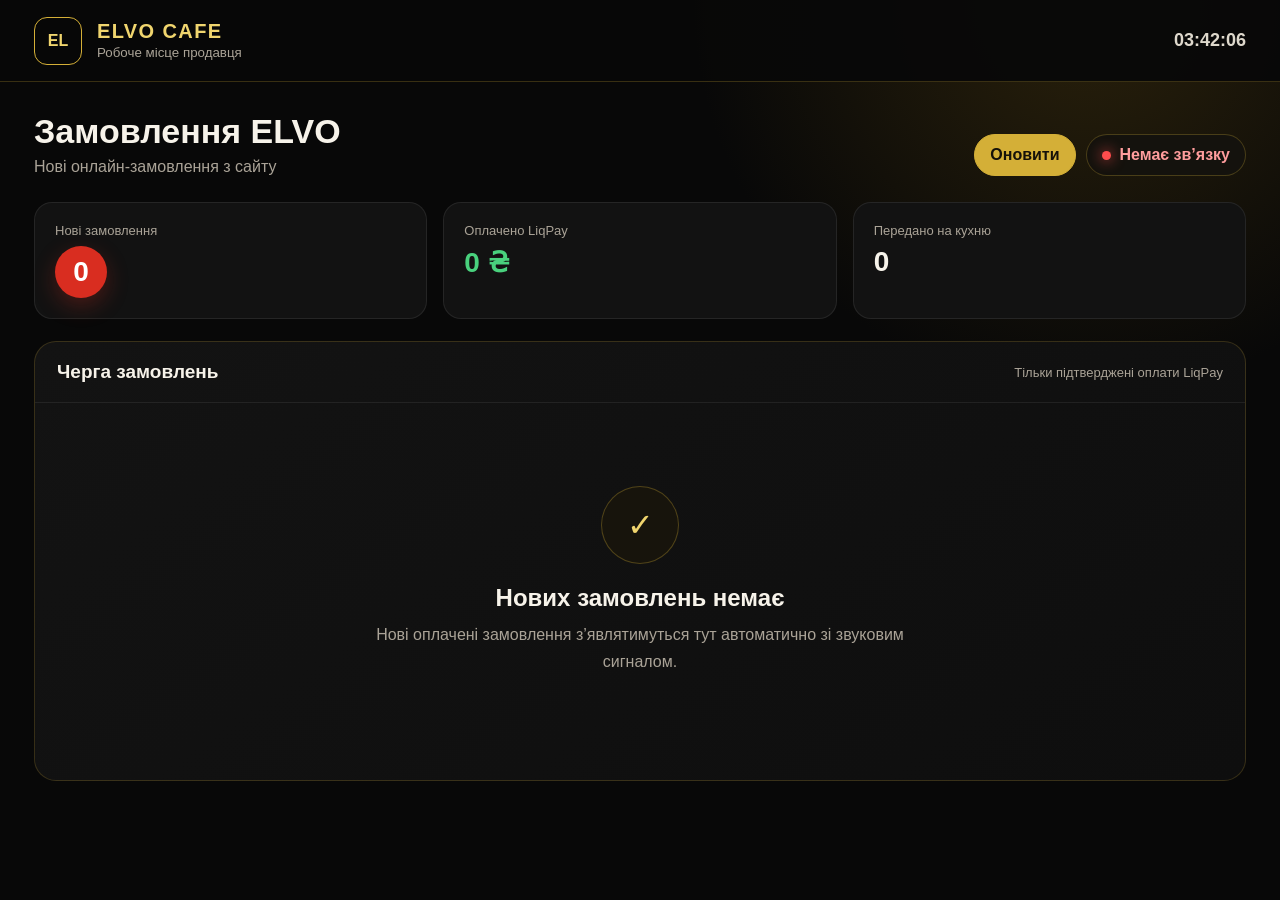
==== commit 79784532: "Update orders.html" ====
--- a/orders.html
+++ b/orders.html
@@ -66,13 +66,40 @@
     const setState=(text,kind='')=>{connectionStatus.textContent=text;statusBox.className=`status ${kind}`.trim()};
 
     const setAppBadge=count=>{
-      document.title=count?`(${count}) Замовлення ELVO`:'Замовлення ELVO';
-      if('setAppBadge' in navigator){count?navigator.setAppBadge(count).catch(()=>{}):navigator.clearAppBadge().catch(()=>{})}
+      const safeCount=Math.max(0,Math.round(Number(count)||0));
+      document.title=safeCount?`(${safeCount}) Замовлення ELVO`:'Замовлення ELVO';
+      if('setAppBadge' in navigator){safeCount?navigator.setAppBadge(safeCount).catch(()=>{}):navigator.clearAppBadge().catch(()=>{})}
     };
 
+    // Single persistent AudioContext: browsers suspend audio until a user gesture unlocks it,
+    // so reuse one context instead of creating/closing a new one per notification.
+    let audioCtx=null;
+    const ensureAudioContext=()=>{
+      const AudioContextClass=window.AudioContext||window.webkitAudioContext;
+      if(!AudioContextClass)return null;
+      if(!audioCtx)audioCtx=new AudioContextClass();
+      return audioCtx;
+    };
+    const unlockAudio=()=>{const ctx=ensureAudioContext();if(ctx&&ctx.state==='suspended')ctx.resume().catch(()=>{})};
+    ['pointerdown','keydown','click'].forEach(evt=>document.addEventListener(evt,unlockAudio,{passive:true}));
+
     const playOrderSound=()=>{
-      const AudioContext=window.AudioContext||window.webkitAudioContext;if(!AudioContext)return;
-      const context=new AudioContext();[0,0.22,0.44].forEach((delay,index)=>{const oscillator=context.createOscillator();const gain=context.createGain();oscillator.type='sine';oscillator.frequency.value=660+(index*110);gain.gain.setValueAtTime(.0001,context.currentTime+delay);gain.gain.exponentialRampToValueAtTime(.22,context.currentTime+delay+.02);gain.gain.exponentialRampToValueAtTime(.0001,context.currentTime+delay+.18);oscillator.connect(gain).connect(context.destination);oscillator.start(context.currentTime+delay);oscillator.stop(context.currentTime+delay+.2)});setTimeout(()=>context.close(),900);
+      const context=ensureAudioContext();
+      if(!context)return;
+      const play=()=>{
+        [0,0.22,0.44].forEach((delay,index)=>{
+          const oscillator=context.createOscillator();
+          const gain=context.createGain();
+          oscillator.type='sine';oscillator.frequency.value=660+(index*110);
+          gain.gain.setValueAtTime(.0001,context.currentTime+delay);
+          gain.gain.exponentialRampToValueAtTime(.32,context.currentTime+delay+.02);
+          gain.gain.exponentialRampToValueAtTime(.0001,context.currentTime+delay+.22);
+          oscillator.connect(gain).connect(context.destination);
+          oscillator.start(context.currentTime+delay);oscillator.stop(context.currentTime+delay+.25);
+        });
+      };
+      if(context.state==='suspended')context.resume().then(play).catch(()=>{});
+      else play();
     };
 
     const statusLabel=order=>{
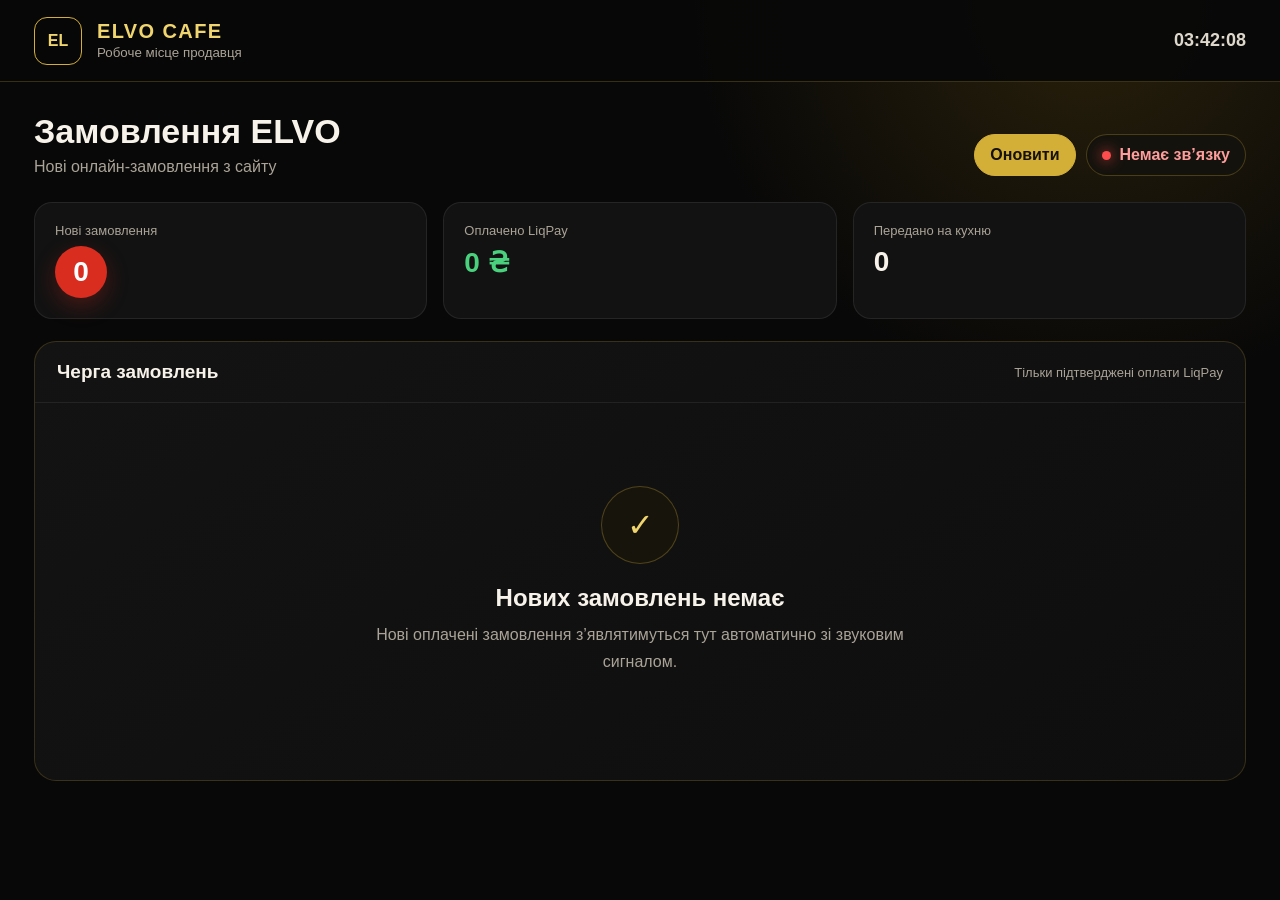
==== commit 52d6b5cb: "Update orders.html" ====
--- a/orders.html
+++ b/orders.html
@@ -74,32 +74,50 @@
     // Single persistent AudioContext: browsers suspend audio until a user gesture unlocks it,
     // so reuse one context instead of creating/closing a new one per notification.
     let audioCtx=null;
+    // If a new-order chime is requested while the context is still suspended (no gesture
+    // has happened yet, e.g. the polling timer fired first), queue it so the very next
+    // click/key/touch plays it instead of losing the sound silently.
+    let pendingChime=false;
     const ensureAudioContext=()=>{
       const AudioContextClass=window.AudioContext||window.webkitAudioContext;
       if(!AudioContextClass)return null;
       if(!audioCtx)audioCtx=new AudioContextClass();
       return audioCtx;
     };
-    const unlockAudio=()=>{const ctx=ensureAudioContext();if(ctx&&ctx.state==='suspended')ctx.resume().catch(()=>{})};
-    ['pointerdown','keydown','click'].forEach(evt=>document.addEventListener(evt,unlockAudio,{passive:true}));
+    const chime=context=>{
+      [0,0.22,0.44].forEach((delay,index)=>{
+        const oscillator=context.createOscillator();
+        const gain=context.createGain();
+        oscillator.type='sine';oscillator.frequency.value=660+(index*110);
+        gain.gain.setValueAtTime(.0001,context.currentTime+delay);
+        gain.gain.exponentialRampToValueAtTime(.32,context.currentTime+delay+.02);
+        gain.gain.exponentialRampToValueAtTime(.0001,context.currentTime+delay+.22);
+        oscillator.connect(gain).connect(context.destination);
+        oscillator.start(context.currentTime+delay);oscillator.stop(context.currentTime+delay+.25);
+      });
+    };
+    const unlockAudio=()=>{
+      const ctx=ensureAudioContext();
+      if(!ctx)return;
+      if(ctx.state==='suspended'){
+        ctx.resume().then(()=>{if(pendingChime){pendingChime=false;chime(ctx)}}).catch(()=>{});
+      }else if(pendingChime){
+        pendingChime=false;chime(ctx);
+      }
+    };
+    ['pointerdown','keydown','click','touchstart'].forEach(evt=>document.addEventListener(evt,unlockAudio,{passive:true}));
 
     const playOrderSound=()=>{
       const context=ensureAudioContext();
       if(!context)return;
-      const play=()=>{
-        [0,0.22,0.44].forEach((delay,index)=>{
-          const oscillator=context.createOscillator();
-          const gain=context.createGain();
-          oscillator.type='sine';oscillator.frequency.value=660+(index*110);
-          gain.gain.setValueAtTime(.0001,context.currentTime+delay);
-          gain.gain.exponentialRampToValueAtTime(.32,context.currentTime+delay+.02);
-          gain.gain.exponentialRampToValueAtTime(.0001,context.currentTime+delay+.22);
-          oscillator.connect(gain).connect(context.destination);
-          oscillator.start(context.currentTime+delay);oscillator.stop(context.currentTime+delay+.25);
-        });
-      };
-      if(context.state==='suspended')context.resume().then(play).catch(()=>{});
-      else play();
+      if(context.state==='suspended'){
+        // A resume() triggered outside a real user gesture can silently never resolve in
+        // Chrome; queue the chime so it still fires on the next real interaction.
+        pendingChime=true;
+        context.resume().then(()=>{if(pendingChime){pendingChime=false;chime(context)}}).catch(()=>{});
+        return;
+      }
+      chime(context);
     };
 
     const statusLabel=order=>{
